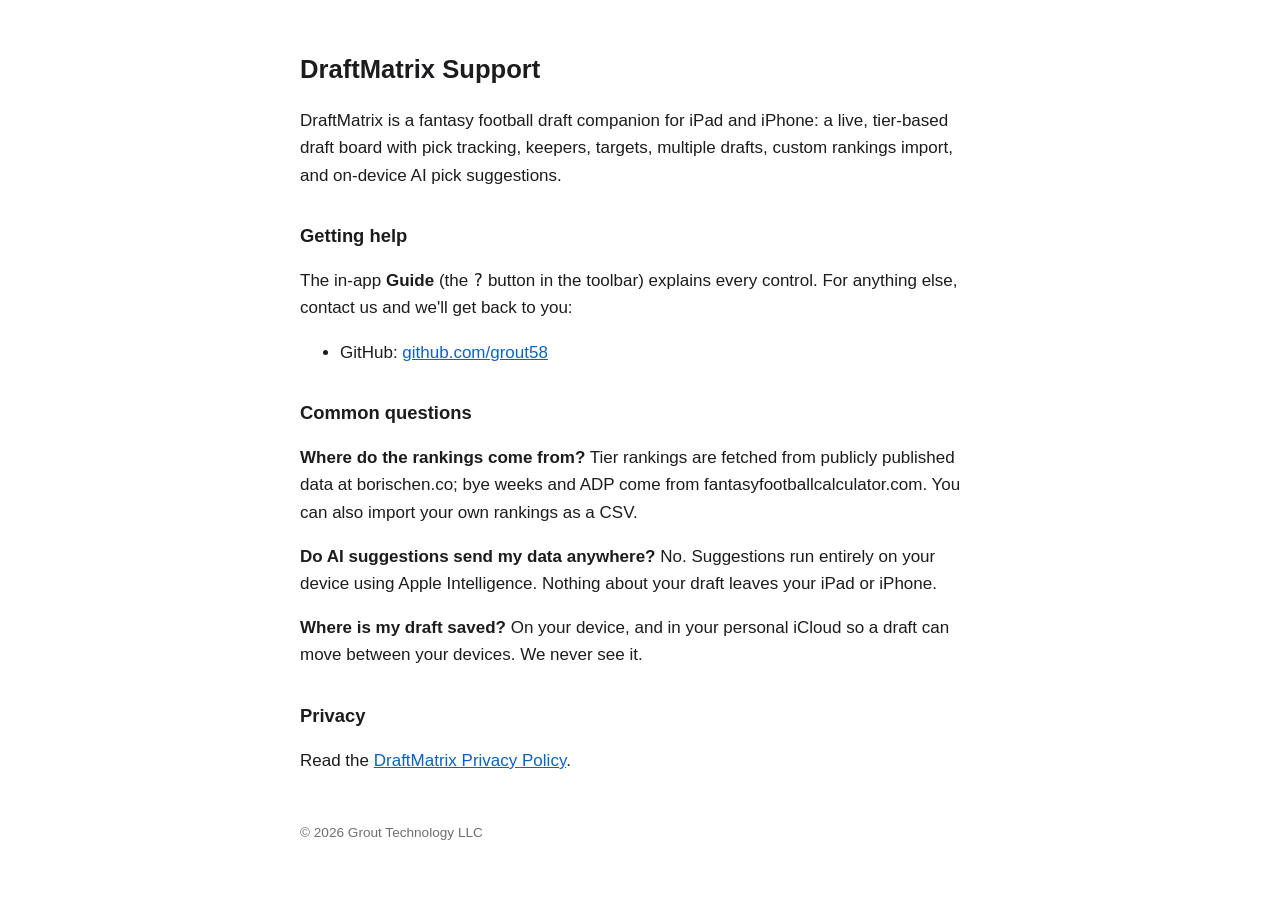
==== index.html @ fc0c8fe0 "DraftMatrix support and privacy pages Co-Authored-By: Claude Fable 5 <noreply@anthropic.com>" ====
<!DOCTYPE html>
<html lang="en">
<head>
<meta charset="utf-8">
<meta name="viewport" content="width=device-width, initial-scale=1">
<title>DraftMatrix — Support</title>
<style>
  body { font: 17px/1.6 -apple-system, BlinkMacSystemFont, "Segoe UI", Roboto, sans-serif;
         max-width: 680px; margin: 0 auto; padding: 2rem 1.25rem; color: #1c1c1e; }
  h1 { font-size: 1.6rem; } h2 { font-size: 1.15rem; margin-top: 2rem; }
  a { color: #0a63c9; }
  footer { margin-top: 3rem; font-size: .85rem; color: #6e6e73; }
  @media (prefers-color-scheme: dark) {
    body { background: #1c1c1e; color: #f2f2f7; } a { color: #64a8ff; }
  }
</style>
</head>
<body>
<h1>DraftMatrix Support</h1>
<p>DraftMatrix is a fantasy football draft companion for iPad and iPhone: a live,
tier-based draft board with pick tracking, keepers, targets, multiple drafts,
custom rankings import, and on-device AI pick suggestions.</p>

<h2>Getting help</h2>
<p>The in-app <strong>Guide</strong> (the <code>?</code> button in the toolbar) explains
every control. For anything else, contact us and we'll get back to you:</p>
<ul>
  <li>GitHub: <a href="https://github.com/grout58">github.com/grout58</a></li>
</ul>

<h2>Common questions</h2>
<p><strong>Where do the rankings come from?</strong> Tier rankings are fetched from
publicly published data at borischen.co; bye weeks and ADP come from
fantasyfootballcalculator.com. You can also import your own rankings as a CSV.</p>
<p><strong>Do AI suggestions send my data anywhere?</strong> No. Suggestions run
entirely on your device using Apple Intelligence. Nothing about your draft leaves
your iPad or iPhone.</p>
<p><strong>Where is my draft saved?</strong> On your device, and in your personal
iCloud so a draft can move between your devices. We never see it.</p>

<h2>Privacy</h2>
<p>Read the <a href="privacy.html">DraftMatrix Privacy Policy</a>.</p>

<footer>© 2026 Grout Technology LLC</footer>
</body>
</html>
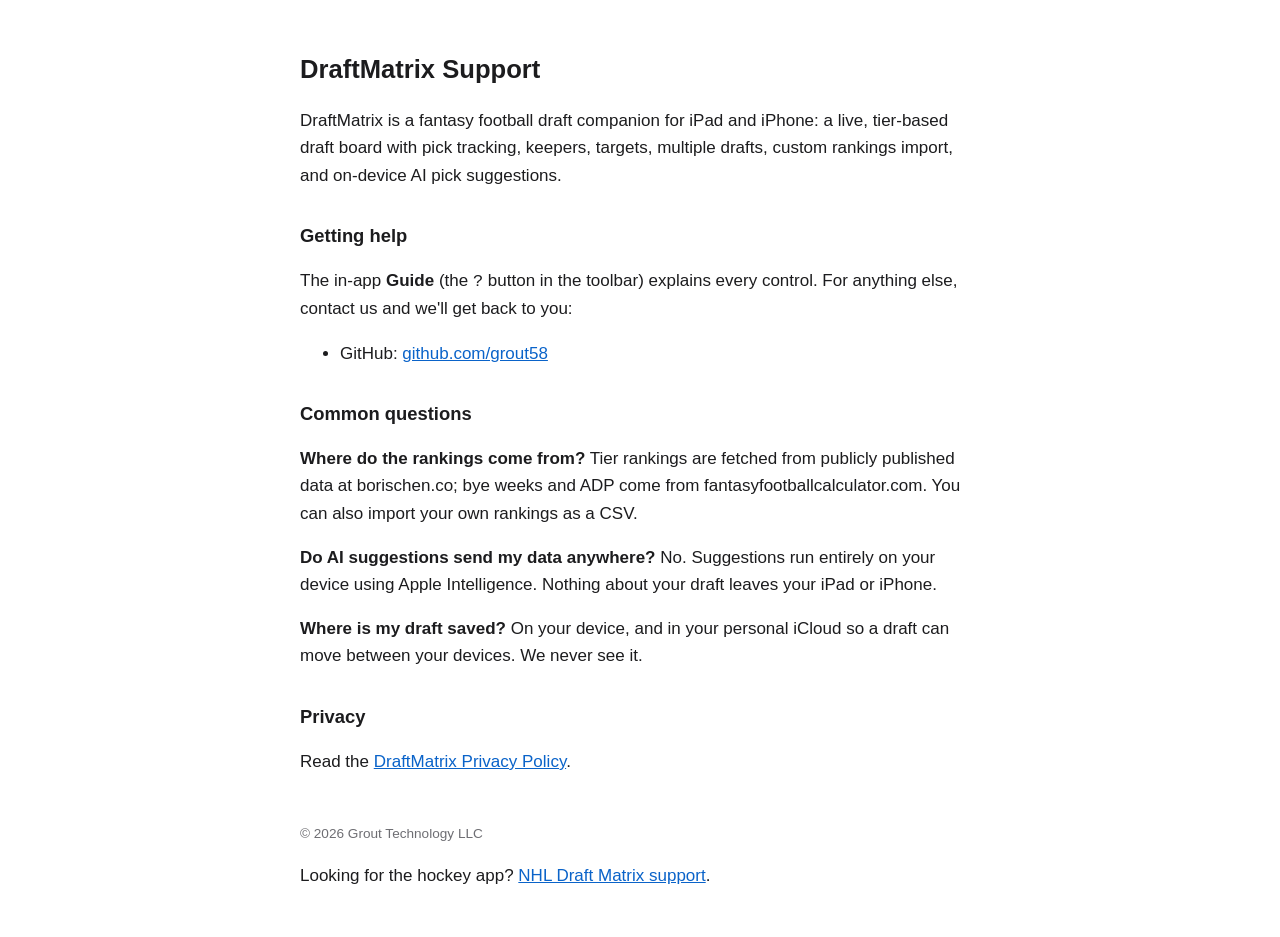
==== commit 67597b36: "Add NHL Draft Matrix support and privacy pages Co-Authored-By: Claude Fable 5.1 <noreply@anthropic.c" ====
--- a/index.html
+++ b/index.html
@@ -42,5 +42,6 @@
 <p>Read the <a href="privacy.html">DraftMatrix Privacy Policy</a>.</p>
 
 <footer>© 2026 Grout Technology LLC</footer>
+<p>Looking for the hockey app? <a href="hockey.html">NHL Draft Matrix support</a>.</p>
 </body>
 </html>
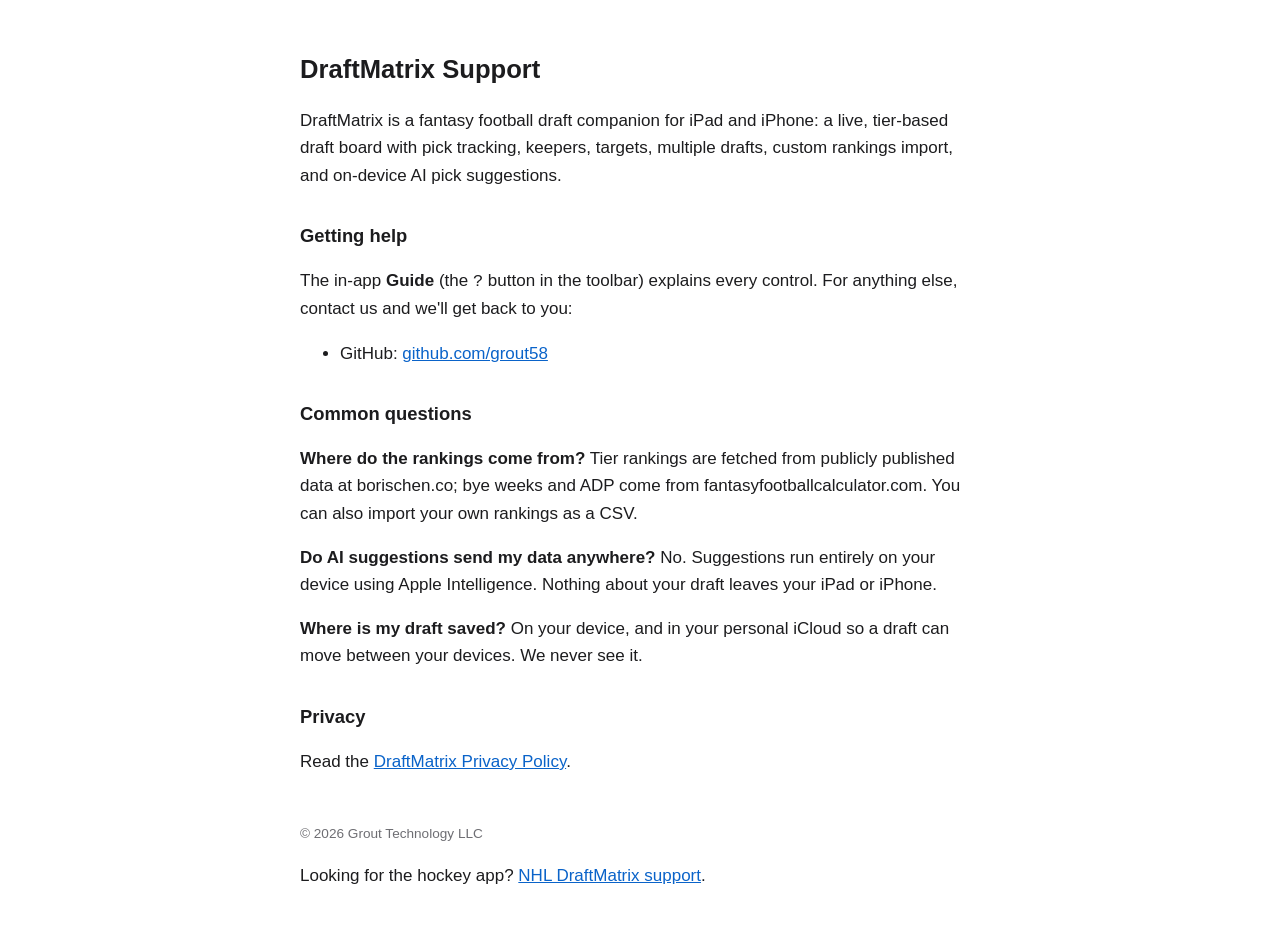
==== commit a8b38b05: "Hockey app is named NHL DraftMatrix" ====
--- a/index.html
+++ b/index.html
@@ -42,6 +42,6 @@
 <p>Read the <a href="privacy.html">DraftMatrix Privacy Policy</a>.</p>
 
 <footer>© 2026 Grout Technology LLC</footer>
-<p>Looking for the hockey app? <a href="hockey.html">NHL Draft Matrix support</a>.</p>
+<p>Looking for the hockey app? <a href="hockey.html">NHL DraftMatrix support</a>.</p>
 </body>
 </html>
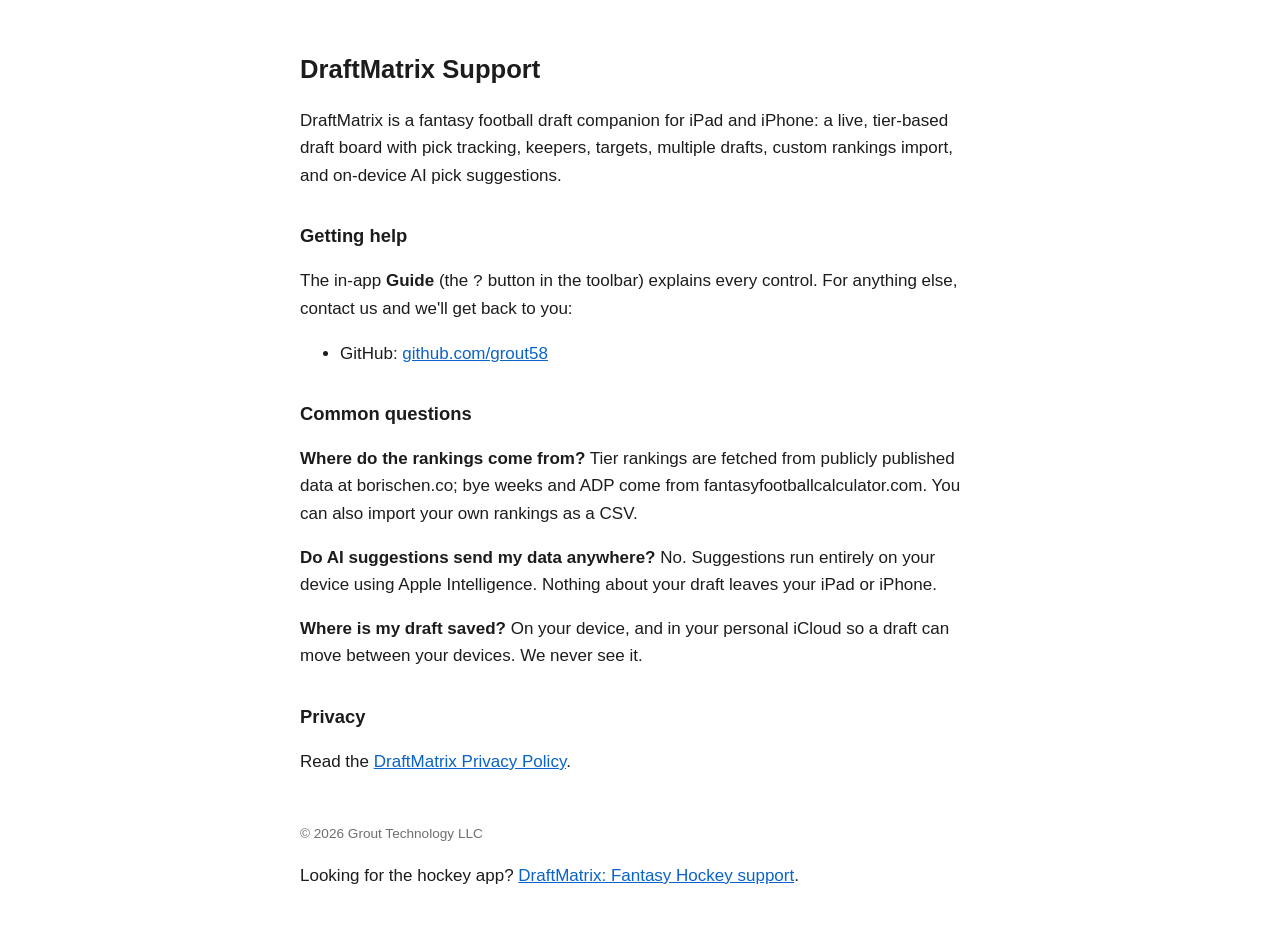
==== commit 4a505960: "Rename hockey app to DraftMatrix: Fantasy Hockey, remove league references App Review rejected 1.0 (" ====
--- a/index.html
+++ b/index.html
@@ -42,6 +42,6 @@
 <p>Read the <a href="privacy.html">DraftMatrix Privacy Policy</a>.</p>
 
 <footer>© 2026 Grout Technology LLC</footer>
-<p>Looking for the hockey app? <a href="hockey.html">NHL DraftMatrix support</a>.</p>
+<p>Looking for the hockey app? <a href="hockey.html">DraftMatrix: Fantasy Hockey support</a>.</p>
 </body>
 </html>
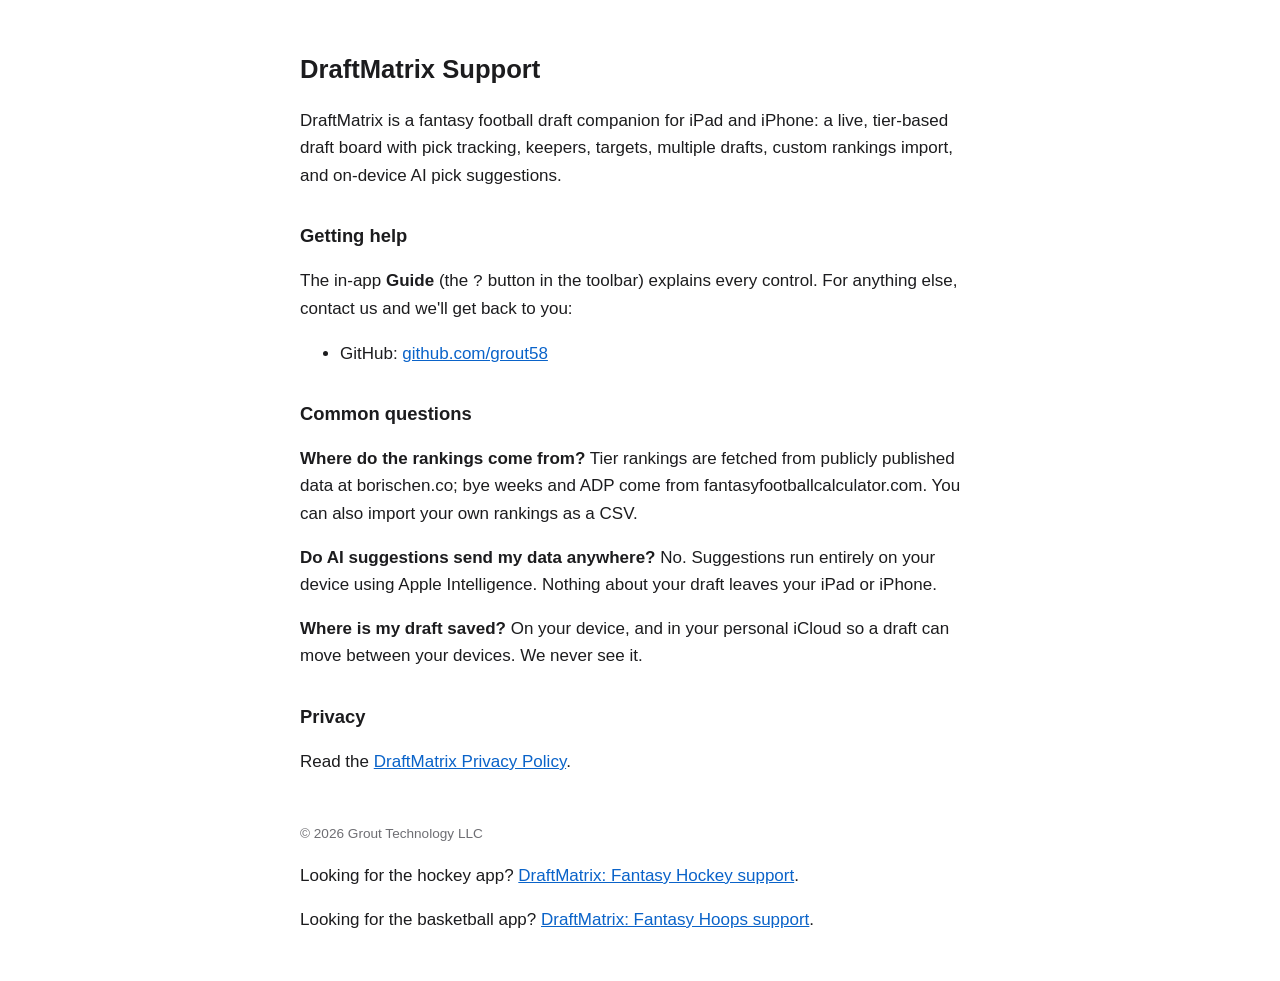
==== commit 949bf9b1: "Add basketball support and privacy pages League- and publisher-free from the start, per the hockey 4" ====
--- a/index.html
+++ b/index.html
@@ -43,5 +43,6 @@
 
 <footer>© 2026 Grout Technology LLC</footer>
 <p>Looking for the hockey app? <a href="hockey.html">DraftMatrix: Fantasy Hockey support</a>.</p>
+<p>Looking for the basketball app? <a href="basketball.html">DraftMatrix: Fantasy Hoops support</a>.</p>
 </body>
 </html>
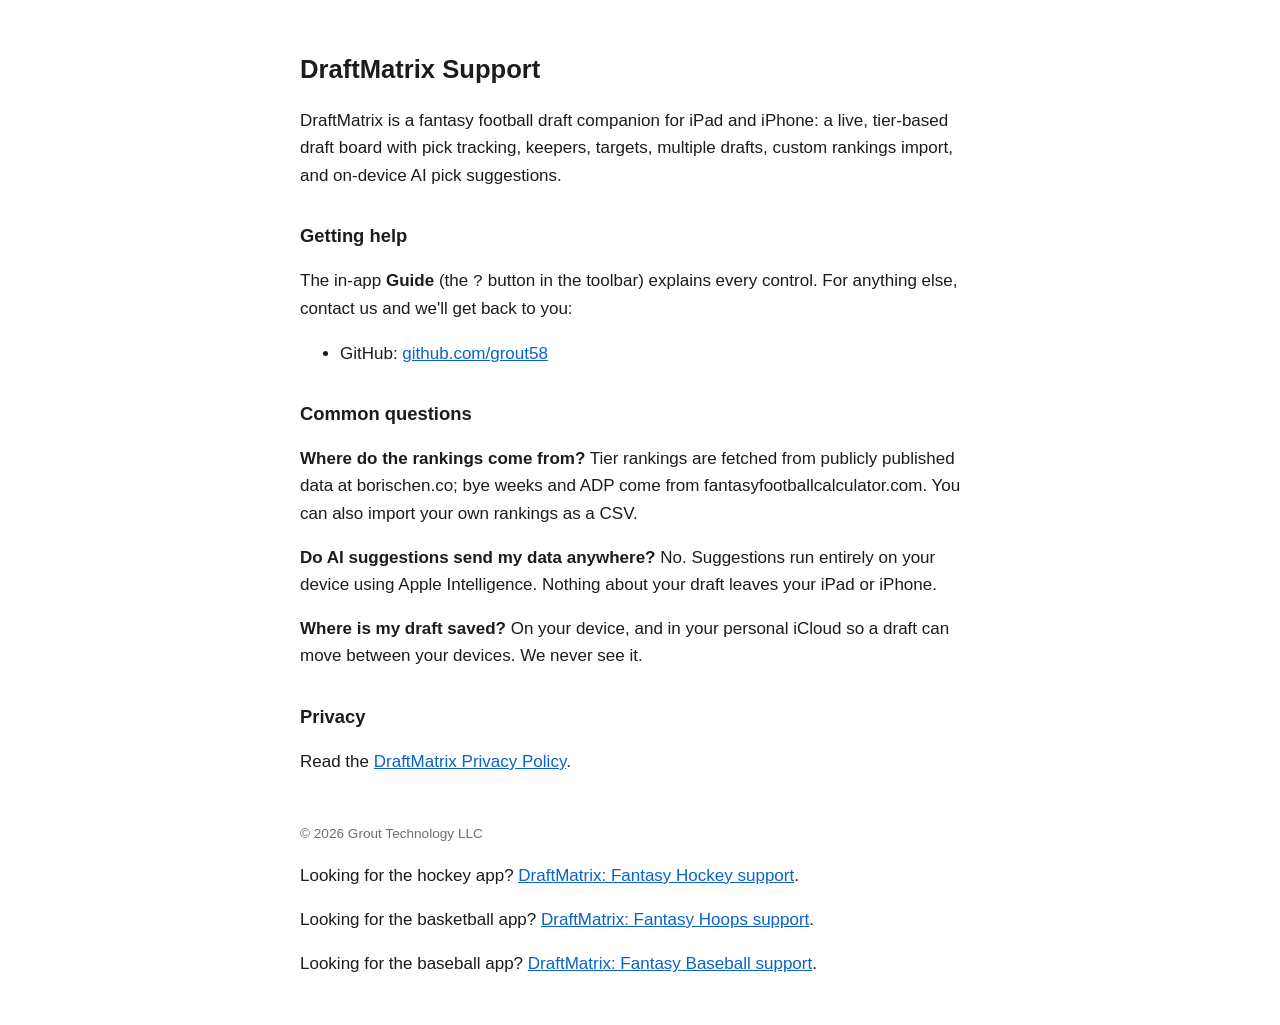
==== commit fe75664d: "Add baseball support and privacy pages, link the family navs Co-Authored-By: Claude Fable 5 <noreply" ====
--- a/index.html
+++ b/index.html
@@ -44,5 +44,6 @@
 <footer>© 2026 Grout Technology LLC</footer>
 <p>Looking for the hockey app? <a href="hockey.html">DraftMatrix: Fantasy Hockey support</a>.</p>
 <p>Looking for the basketball app? <a href="basketball.html">DraftMatrix: Fantasy Hoops support</a>.</p>
+<p>Looking for the baseball app? <a href="baseball.html">DraftMatrix: Fantasy Baseball support</a>.</p>
 </body>
 </html>
